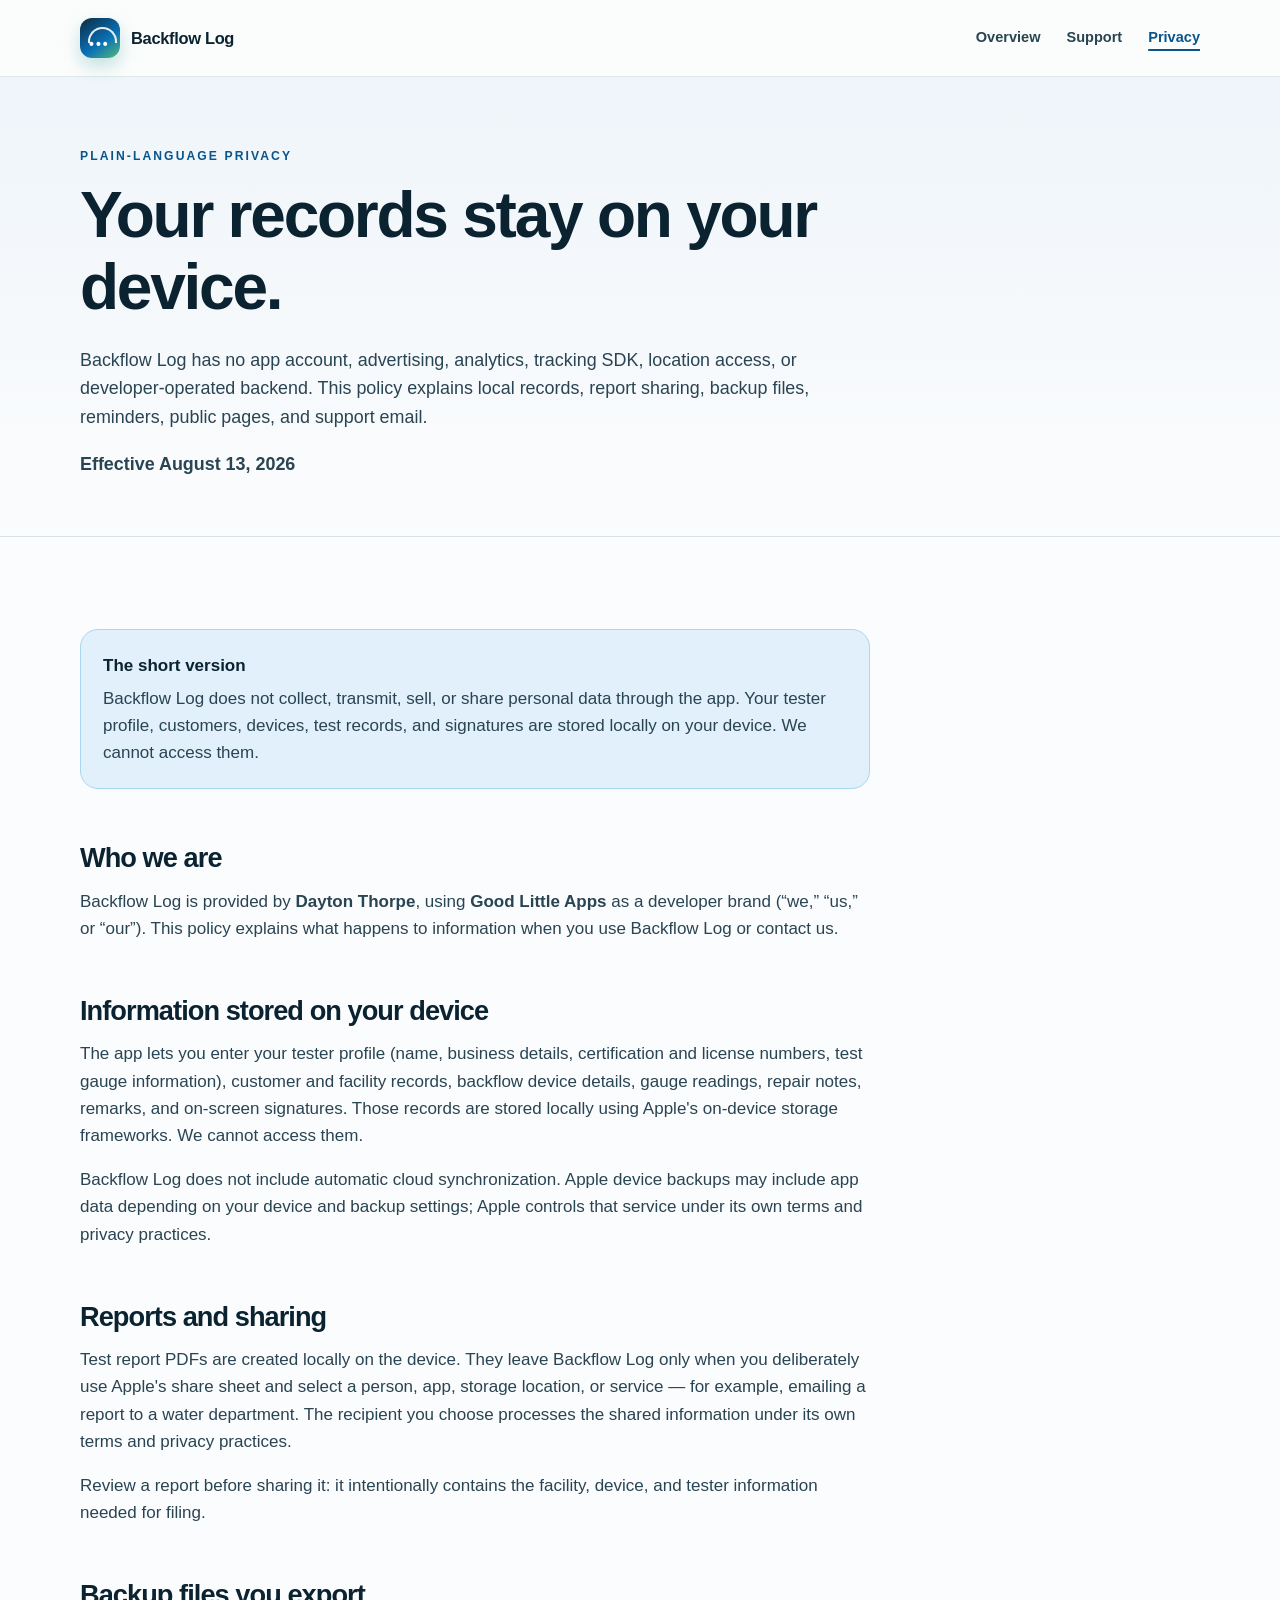
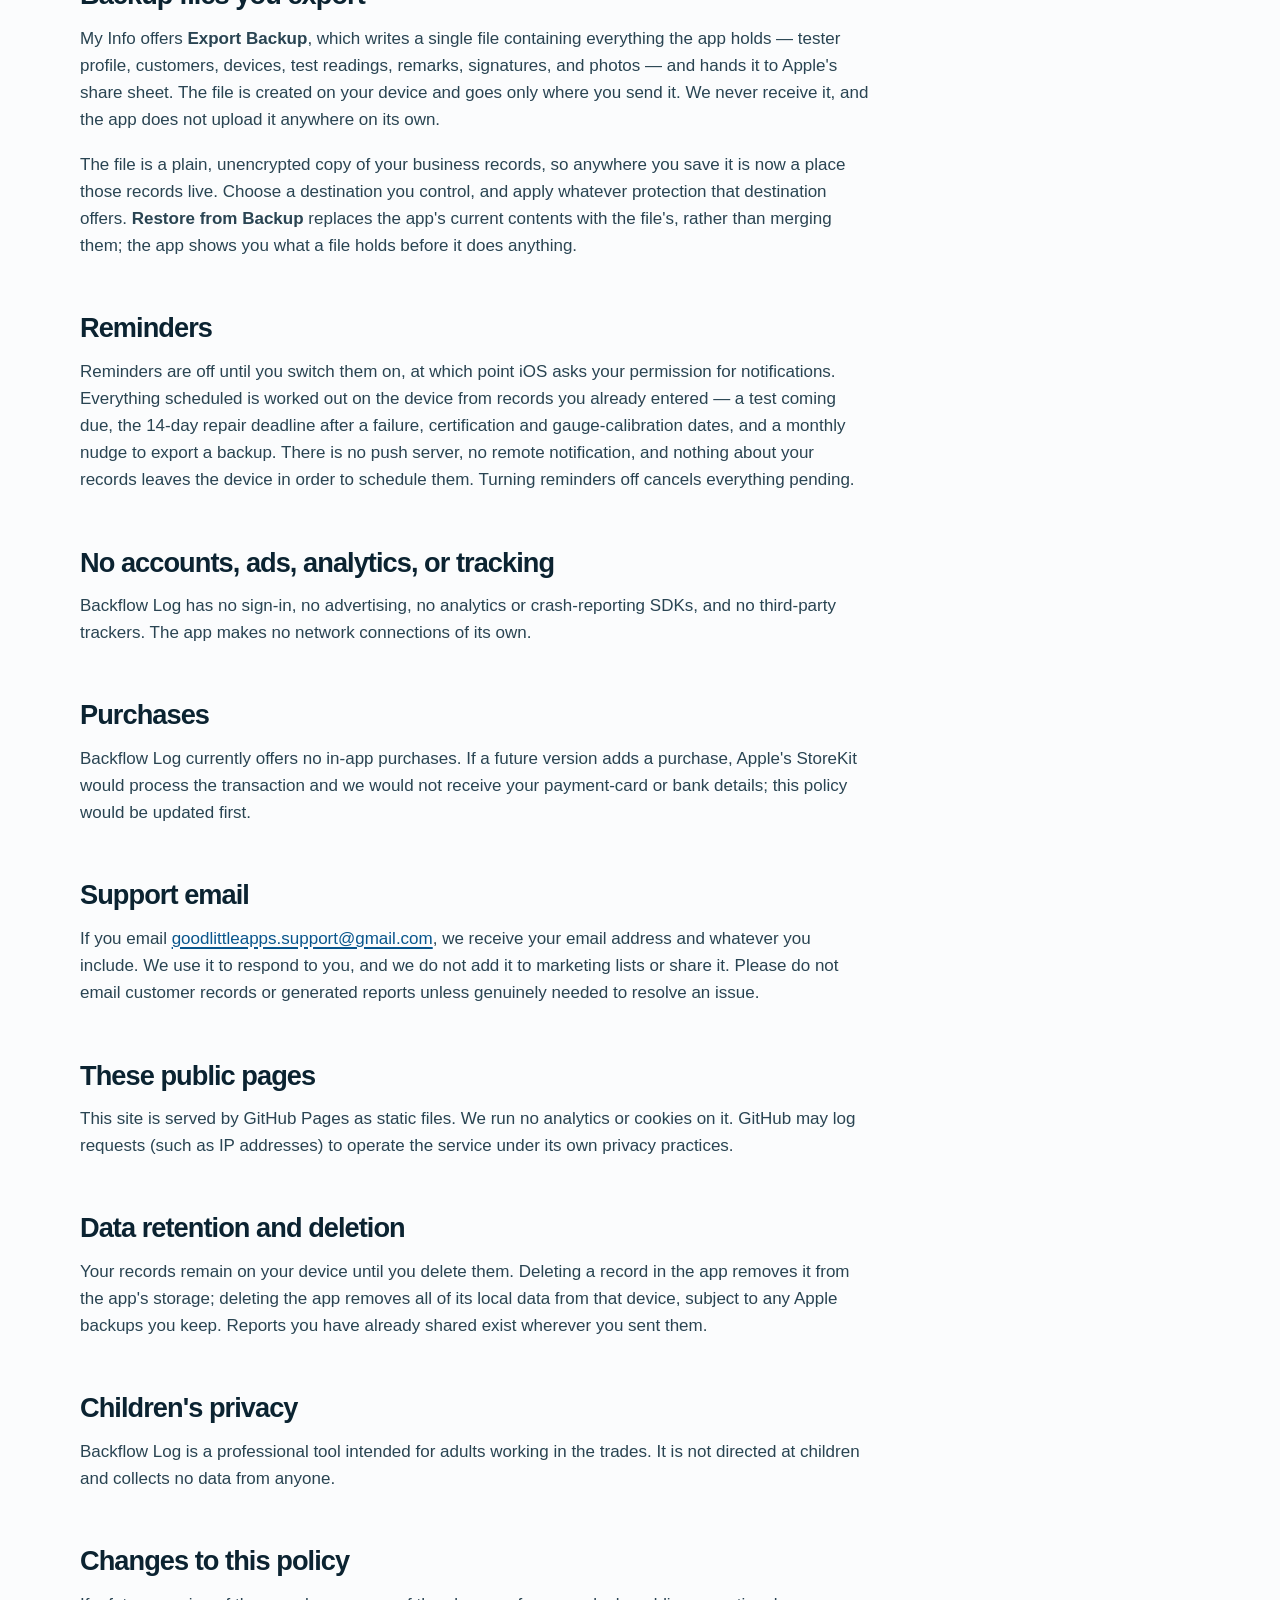
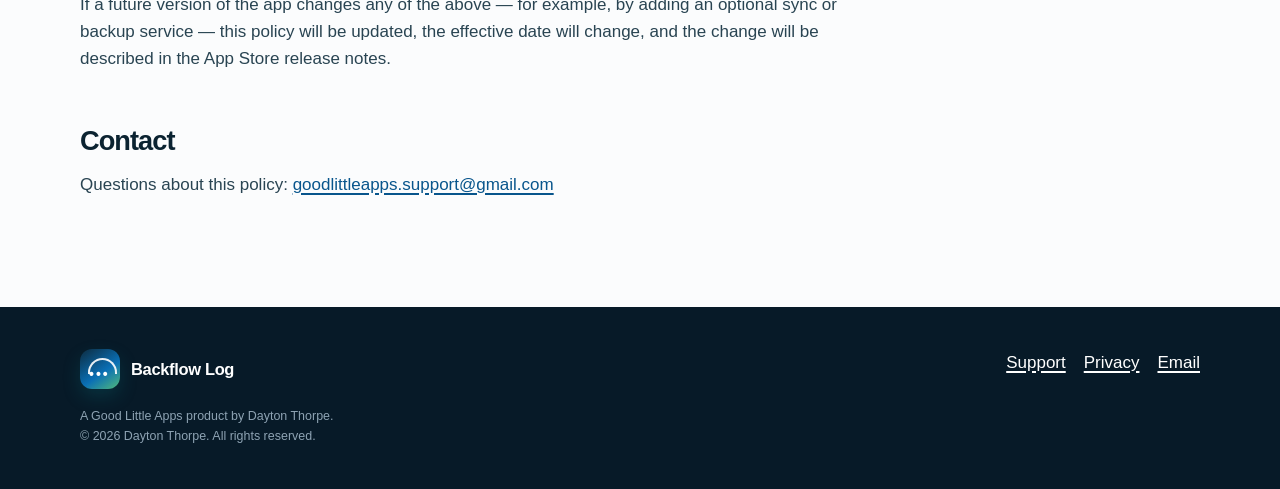
==== privacy.html @ 74d733cf "Publish the Backflow Log marketing, support, and privacy site" ====
<!doctype html>
<html lang="en">
<head>
  <meta charset="utf-8">
  <meta name="viewport" content="width=device-width, initial-scale=1">
  <meta name="description" content="Backflow Log privacy policy: on-device records, no account, no ads, no analytics, and no tracking.">
  <meta name="theme-color" content="#0b2331">
  <meta http-equiv="Content-Security-Policy" content="default-src 'self'; img-src 'self' data:; style-src 'self'; object-src 'none'; base-uri 'self'; frame-ancestors 'none'">
  <title>Privacy Policy — Backflow Log</title>
  <link rel="stylesheet" href="styles.css">
</head>
<body>
  <a class="skip-link" href="#main">Skip to content</a>
  <header class="site-header">
    <nav class="nav shell" aria-label="Primary">
      <a class="brand" href="index.html" aria-label="Backflow Log home">
        <span class="brand-symbol" aria-hidden="true"></span>
        <span>Backflow Log</span>
      </a>
      <div class="nav-links">
        <a href="index.html">Overview</a>
        <a href="support.html">Support</a>
        <a href="privacy.html" aria-current="page">Privacy</a>
      </div>
    </nav>
  </header>

  <main id="main">
    <section class="page-hero">
      <div class="shell">
        <p class="eyebrow">Plain-language privacy</p>
        <h1>Your records stay on your device.</h1>
        <p>Backflow Log has no app account, advertising, analytics, tracking SDK, location access, or developer-operated backend. This policy explains local records, report sharing, backup files, reminders, public pages, and support email.</p>
        <p class="microcopy"><strong>Effective August 13, 2026</strong></p>
      </div>
    </section>

    <section class="section">
      <div class="shell content-layout">
        <article class="prose">
          <div class="callout">
            <strong>The short version</strong>
            <p>Backflow Log does not collect, transmit, sell, or share personal data through the app. Your tester profile, customers, devices, test records, and signatures are stored locally on your device. We cannot access them.</p>
          </div>

          <h2 id="who-we-are">Who we are</h2>
          <p>Backflow Log is provided by <strong>Dayton Thorpe</strong>, using <strong>Good Little Apps</strong> as a developer brand (&ldquo;we,&rdquo; &ldquo;us,&rdquo; or &ldquo;our&rdquo;). This policy explains what happens to information when you use Backflow Log or contact us.</p>

          <h2 id="on-device">Information stored on your device</h2>
          <p>The app lets you enter your tester profile (name, business details, certification and license numbers, test gauge information), customer and facility records, backflow device details, gauge readings, repair notes, remarks, and on-screen signatures. Those records are stored locally using Apple's on-device storage frameworks. We cannot access them.</p>
          <p>Backflow Log does not include automatic cloud synchronization. Apple device backups may include app data depending on your device and backup settings; Apple controls that service under its own terms and privacy practices.</p>

          <h2 id="reports">Reports and sharing</h2>
          <p>Test report PDFs are created locally on the device. They leave Backflow Log only when you deliberately use Apple's share sheet and select a person, app, storage location, or service — for example, emailing a report to a water department. The recipient you choose processes the shared information under its own terms and privacy practices.</p>
          <p>Review a report before sharing it: it intentionally contains the facility, device, and tester information needed for filing.</p>

          <h2 id="backups">Backup files you export</h2>
          <p>My&nbsp;Info offers <strong>Export Backup</strong>, which writes a single file containing everything the app holds — tester profile, customers, devices, test readings, remarks, signatures, and photos — and hands it to Apple's share sheet. The file is created on your device and goes only where you send it. We never receive it, and the app does not upload it anywhere on its own.</p>
          <p>The file is a plain, unencrypted copy of your business records, so anywhere you save it is now a place those records live. Choose a destination you control, and apply whatever protection that destination offers. <strong>Restore from Backup</strong> replaces the app's current contents with the file's, rather than merging them; the app shows you what a file holds before it does anything.</p>

          <h2 id="reminders">Reminders</h2>
          <p>Reminders are off until you switch them on, at which point iOS asks your permission for notifications. Everything scheduled is worked out on the device from records you already entered — a test coming due, the 14-day repair deadline after a failure, certification and gauge-calibration dates, and a monthly nudge to export a backup. There is no push server, no remote notification, and nothing about your records leaves the device in order to schedule them. Turning reminders off cancels everything pending.</p>

          <h2 id="no-tracking">No accounts, ads, analytics, or tracking</h2>
          <p>Backflow Log has no sign-in, no advertising, no analytics or crash-reporting SDKs, and no third-party trackers. The app makes no network connections of its own.</p>

          <h2 id="purchases">Purchases</h2>
          <p>Backflow Log currently offers no in-app purchases. If a future version adds a purchase, Apple's StoreKit would process the transaction and we would not receive your payment-card or bank details; this policy would be updated first.</p>

          <h2 id="support">Support email</h2>
          <p>If you email <a href="mailto:goodlittleapps.support@gmail.com">goodlittleapps.support@gmail.com</a>, we receive your email address and whatever you include. We use it to respond to you, and we do not add it to marketing lists or share it. Please do not email customer records or generated reports unless genuinely needed to resolve an issue.</p>

          <h2 id="public-pages">These public pages</h2>
          <p>This site is served by GitHub Pages as static files. We run no analytics or cookies on it. GitHub may log requests (such as IP addresses) to operate the service under its own privacy practices.</p>

          <h2 id="deletion">Data retention and deletion</h2>
          <p>Your records remain on your device until you delete them. Deleting a record in the app removes it from the app's storage; deleting the app removes all of its local data from that device, subject to any Apple backups you keep. Reports you have already shared exist wherever you sent them.</p>

          <h2 id="children">Children's privacy</h2>
          <p>Backflow Log is a professional tool intended for adults working in the trades. It is not directed at children and collects no data from anyone.</p>

          <h2 id="changes">Changes to this policy</h2>
          <p>If a future version of the app changes any of the above — for example, by adding an optional sync or backup service — this policy will be updated, the effective date will change, and the change will be described in the App Store release notes.</p>

          <h2 id="contact">Contact</h2>
          <p>Questions about this policy: <a href="mailto:goodlittleapps.support@gmail.com">goodlittleapps.support@gmail.com</a></p>
        </article>
      </div>
    </section>
  </main>

  <footer class="site-footer">
    <div class="shell footer-grid">
      <div>
        <a class="brand" href="index.html">
          <span class="brand-symbol" aria-hidden="true"></span>
          <span>Backflow Log</span>
        </a>
        <p class="copyright">A Good Little Apps product by Dayton Thorpe.<br>© 2026 Dayton Thorpe. All rights reserved.</p>
      </div>
      <div class="footer-links">
        <a href="support.html">Support</a>
        <a href="privacy.html">Privacy</a>
        <a href="mailto:goodlittleapps.support@gmail.com">Email</a>
      </div>
    </div>
  </footer>
</body>
</html>
---- styles.css ----
:root {
  color-scheme: light;
  --ink: #0b2331;
  --ink-soft: #294452;
  --teal: #0a6fb5;
  --teal-dark: #08558c;
  --sky: #e1f0fa;
  --sky-strong: #a9d6f0;
  --grass: #3a9d66;
  --grass-soft: #e6f4ec;
  --amber: #d58a22;
  --paper: #fbfcfd;
  --white: #ffffff;
  --line: #d8e1e8;
  --muted: #5b6b78;
  --shadow: 0 24px 65px rgba(10, 40, 58, 0.12);
  --radius: 24px;
  --shell: 1120px;
}

* {
  box-sizing: border-box;
}

html {
  scroll-behavior: smooth;
}

body {
  margin: 0;
  color: var(--ink);
  background: var(--paper);
  font-family: -apple-system, BlinkMacSystemFont, "Segoe UI", sans-serif;
  font-size: 17px;
  line-height: 1.6;
  text-rendering: optimizeLegibility;
}

a {
  color: var(--teal-dark);
  text-decoration-thickness: 0.09em;
  text-underline-offset: 0.18em;
}

a:hover {
  color: var(--ink);
}

a:focus-visible,
button:focus-visible,
summary:focus-visible {
  outline: 3px solid var(--amber);
  outline-offset: 4px;
  border-radius: 5px;
}

img,
svg {
  display: block;
  max-width: 100%;
}

.skip-link {
  position: absolute;
  top: -80px;
  left: 16px;
  z-index: 100;
  padding: 10px 14px;
  color: var(--white);
  background: var(--ink);
  border-radius: 8px;
}

.skip-link:focus {
  top: 12px;
}

.shell {
  width: min(calc(100% - 40px), var(--shell));
  margin-inline: auto;
}

.site-header {
  position: relative;
  z-index: 20;
  border-bottom: 1px solid rgba(216, 229, 228, 0.8);
  background: rgba(251, 253, 252, 0.94);
}

.nav {
  min-height: 76px;
  display: flex;
  align-items: center;
  justify-content: space-between;
  gap: 24px;
}

.brand {
  display: inline-flex;
  align-items: center;
  gap: 11px;
  color: var(--ink);
  font-size: 1.03rem;
  font-weight: 760;
  letter-spacing: -0.02em;
  text-decoration: none;
}

.brand-symbol {
  position: relative;
  width: 40px;
  height: 40px;
  flex: 0 0 40px;
  overflow: hidden;
  border-radius: 12px;
  background: linear-gradient(145deg, #0d2c40 0%, #0a6fb5 58%, #52ba7b 100%);
  box-shadow: 0 8px 18px rgba(8, 127, 133, 0.23);
}

.brand-symbol::before {
  content: "";
  position: absolute;
  width: 25px;
  height: 14px;
  left: 8px;
  top: 9px;
  border: 2px solid rgba(255, 255, 255, 0.9);
  border-bottom: 0;
  border-radius: 26px 26px 0 0;
}

.brand-symbol::after {
  content: "•••";
  position: absolute;
  left: 9px;
  bottom: 3px;
  color: var(--white);
  font-size: 14px;
  letter-spacing: 2px;
}

.nav-links {
  display: flex;
  align-items: center;
  gap: 26px;
  font-size: 0.91rem;
  font-weight: 650;
}

.nav-links a {
  color: var(--ink-soft);
  text-decoration: none;
}

.nav-links a[aria-current="page"] {
  color: var(--teal-dark);
  text-decoration: underline;
  text-decoration-thickness: 2px;
  text-underline-offset: 7px;
}

.hero {
  position: relative;
  overflow: hidden;
  padding: 92px 0 88px;
  background:
    radial-gradient(circle at 82% 20%, rgba(167, 229, 226, 0.68), transparent 27%),
    radial-gradient(circle at 8% 88%, rgba(228, 245, 235, 0.9), transparent 31%),
    linear-gradient(180deg, #f7fafc 0%, #eef4f8 100%);
}

.hero::after {
  content: "";
  position: absolute;
  width: 540px;
  height: 540px;
  right: -300px;
  bottom: -390px;
  border: 1px solid rgba(8, 127, 133, 0.18);
  border-radius: 50%;
  box-shadow: 0 0 0 55px rgba(8, 127, 133, 0.035), 0 0 0 110px rgba(8, 127, 133, 0.025);
}

.hero-grid {
  position: relative;
  z-index: 1;
  display: grid;
  grid-template-columns: minmax(0, 1.04fr) minmax(320px, 0.74fr);
  gap: clamp(46px, 7vw, 92px);
  align-items: center;
}

.eyebrow {
  margin: 0 0 14px;
  color: var(--teal-dark);
  font-size: 0.76rem;
  font-weight: 800;
  letter-spacing: 0.17em;
  text-transform: uppercase;
}

h1,
h2,
h3 {
  margin-top: 0;
  line-height: 1.12;
  letter-spacing: -0.035em;
}

h1 {
  max-width: 760px;
  margin-bottom: 22px;
  font-size: clamp(2.7rem, 5.6vw, 5.05rem);
}

h2 {
  margin-bottom: 18px;
  font-size: clamp(2rem, 3.8vw, 3.35rem);
}

h3 {
  margin-bottom: 9px;
  font-size: 1.28rem;
}

p {
  margin-top: 0;
}

.hero-lede {
  max-width: 660px;
  margin-bottom: 28px;
  color: var(--ink-soft);
  font-size: clamp(1.08rem, 1.6vw, 1.28rem);
}

.actions {
  display: flex;
  flex-wrap: wrap;
  align-items: center;
  gap: 12px;
}

.button {
  display: inline-flex;
  min-height: 48px;
  align-items: center;
  justify-content: center;
  padding: 11px 18px;
  border: 2px solid var(--teal-dark);
  border-radius: 999px;
  color: var(--white);
  background: var(--teal-dark);
  font-weight: 750;
  text-decoration: none;
}

.button:hover {
  color: var(--white);
  background: var(--ink);
  border-color: var(--ink);
}

.button.secondary {
  color: var(--ink);
  background: transparent;
  border-color: var(--line);
}

.button.secondary:hover {
  color: var(--teal-dark);
  background: var(--white);
  border-color: var(--sky-strong);
}

.microcopy {
  margin: 16px 0 0;
  color: var(--muted);
  font-size: 0.83rem;
}

.score-card {
  position: relative;
  padding: 28px;
  overflow: hidden;
  color: var(--white);
  background: linear-gradient(155deg, #0b2331 0%, #0b3f63 100%);
  border: 1px solid rgba(255, 255, 255, 0.12);
  border-radius: 32px;
  box-shadow: var(--shadow);
}

.score-card::after {
  content: "";
  position: absolute;
  width: 220px;
  height: 220px;
  right: -90px;
  bottom: -120px;
  border: 28px solid rgba(167, 229, 226, 0.11);
  border-radius: 50%;
}

.score-label {
  color: var(--sky-strong);
  font-size: 0.72rem;
  font-weight: 800;
  letter-spacing: 0.14em;
  text-transform: uppercase;
}

.score-row {
  display: flex;
  align-items: center;
  gap: 22px;
  margin: 20px 0 26px;
}

.gauge {
  width: 136px;
  height: 136px;
  display: grid;
  flex: 0 0 auto;
  place-items: center;
  border-radius: 50%;
  background: conic-gradient(var(--grass) 0 76%, rgba(255, 255, 255, 0.14) 76% 100%);
}

.gauge-inner {
  width: 106px;
  height: 106px;
  display: grid;
  place-items: center;
  border-radius: 50%;
  background: #0b3552;
  font-size: 2rem;
  font-weight: 800;
  letter-spacing: -0.04em;
}

.score-copy strong {
  display: block;
  margin-bottom: 5px;
  color: var(--white);
  font-size: 1.15rem;
}

.score-copy span {
  color: #c9def0;
  font-size: 0.9rem;
}

.metric-grid {
  position: relative;
  z-index: 1;
  display: grid;
  grid-template-columns: repeat(2, minmax(0, 1fr));
  gap: 10px;
}

.metric {
  padding: 13px;
  background: rgba(255, 255, 255, 0.08);
  border: 1px solid rgba(255, 255, 255, 0.09);
  border-radius: 15px;
}

.metric small,
.metric strong {
  display: block;
}

.metric small {
  color: #b5cfe2;
  font-size: 0.72rem;
}

.metric strong {
  margin-top: 2px;
  font-size: 1.05rem;
}

.trust-strip {
  border-top: 1px solid var(--line);
  border-bottom: 1px solid var(--line);
  background: var(--white);
}

.trust-grid {
  display: grid;
  grid-template-columns: repeat(3, 1fr);
}

.trust-item {
  padding: 22px 20px;
  text-align: center;
  font-size: 0.9rem;
  font-weight: 720;
}

.trust-item + .trust-item {
  border-left: 1px solid var(--line);
}

.section {
  padding: 92px 0;
}

.section.tint {
  background: #ecf3f8;
}

.section.dark {
  color: var(--white);
  background: var(--ink);
}

.section-heading {
  max-width: 720px;
  margin-bottom: 42px;
}

.section-heading p:not(.eyebrow),
.lede {
  color: var(--muted);
  font-size: 1.06rem;
}

.dark .section-heading p,
.dark .lede {
  color: #c3d7e6;
}

.card-grid {
  display: grid;
  grid-template-columns: repeat(3, minmax(0, 1fr));
  gap: 18px;
}

.info-card {
  padding: 25px;
  background: var(--white);
  border: 1px solid var(--line);
  border-radius: var(--radius);
  box-shadow: 0 12px 32px rgba(10, 40, 58, 0.055);
}

.step-number {
  width: 40px;
  height: 40px;
  display: grid;
  margin-bottom: 22px;
  place-items: center;
  color: var(--white);
  background: var(--teal);
  border-radius: 13px;
  font-weight: 800;
}

.info-card p {
  margin-bottom: 0;
  color: var(--muted);
}

.split {
  display: grid;
  grid-template-columns: minmax(0, 0.92fr) minmax(300px, 0.78fr);
  gap: clamp(42px, 8vw, 108px);
  align-items: center;
}

.feature-list {
  display: grid;
  gap: 13px;
  margin: 26px 0 0;
  padding: 0;
  list-style: none;
}

.feature-list li {
  position: relative;
  padding-left: 32px;
  color: var(--ink-soft);
}

.feature-list li::before {
  content: "✓";
  position: absolute;
  left: 0;
  width: 22px;
  height: 22px;
  display: grid;
  place-items: center;
  color: var(--teal-dark);
  background: var(--sky);
  border-radius: 50%;
  font-size: 0.75rem;
  font-weight: 900;
}

.diagnostic-card {
  padding: 30px;
  color: var(--ink);
  background: var(--white);
  border-radius: 30px;
  box-shadow: var(--shadow);
}

.diagnostic-rule {
  display: flex;
  align-items: center;
  gap: 14px;
  margin: 22px 0;
}

.diagnostic-rule span {
  width: 46px;
  height: 46px;
  display: grid;
  flex: 0 0 auto;
  place-items: center;
  color: var(--white);
  background: var(--teal);
  border-radius: 15px;
  font-weight: 900;
}

.diagnostic-rule p {
  margin: 0;
  color: var(--ink-soft);
}

.privacy-grid,
.price-grid {
  display: grid;
  grid-template-columns: repeat(2, minmax(0, 1fr));
  gap: 18px;
}

.dark-card {
  padding: 25px;
  background: rgba(255, 255, 255, 0.07);
  border: 1px solid rgba(255, 255, 255, 0.12);
  border-radius: var(--radius);
}

.dark-card p {
  margin-bottom: 0;
  color: #c3d7e6;
}

.price-card {
  padding: 30px;
  background: var(--white);
  border: 1px solid var(--line);
  border-radius: 28px;
}

.price-card.featured {
  border: 2px solid var(--teal);
  box-shadow: var(--shadow);
}

.price {
  display: block;
  margin: 14px 0 4px;
  font-size: 2.25rem;
  font-weight: 820;
  letter-spacing: -0.05em;
}

.price-note {
  color: var(--muted);
  font-size: 0.82rem;
}

.fine-print {
  margin-top: 28px;
  color: var(--muted);
  font-size: 0.82rem;
}

.space-top {
  margin-top: 24px;
}

.page-hero {
  padding: 70px 0 58px;
  background: linear-gradient(180deg, #eff5fa, #fbfcfd);
  border-bottom: 1px solid var(--line);
}

.page-hero h1 {
  max-width: 850px;
  font-size: clamp(2.55rem, 5vw, 4.5rem);
}

.page-hero p:not(.eyebrow) {
  max-width: 760px;
  color: var(--ink-soft);
  font-size: 1.12rem;
}

.content-layout {
  display: grid;
  grid-template-columns: minmax(0, 1fr) 260px;
  gap: 68px;
  align-items: start;
}

.prose {
  max-width: 790px;
}

.prose h2 {
  margin-top: 54px;
  margin-bottom: 14px;
  font-size: 1.7rem;
}

.prose h2:first-child {
  margin-top: 0;
}

.prose p,
.prose li {
  color: var(--ink-soft);
}

.prose li + li {
  margin-top: 8px;
}

.callout {
  padding: 22px;
  background: var(--sky);
  border: 1px solid var(--sky-strong);
  border-radius: 18px;
}

.callout strong {
  display: block;
  margin-bottom: 5px;
}

.callout p:last-child {
  margin-bottom: 0;
}

.toc {
  position: sticky;
  top: 24px;
  padding: 20px;
  background: var(--white);
  border: 1px solid var(--line);
  border-radius: 18px;
}

.toc strong {
  display: block;
  margin-bottom: 10px;
  font-size: 0.84rem;
  letter-spacing: 0.08em;
  text-transform: uppercase;
}

.toc a {
  display: block;
  padding: 5px 0;
  color: var(--ink-soft);
  font-size: 0.86rem;
  text-decoration: none;
}

.support-grid {
  display: grid;
  grid-template-columns: repeat(2, minmax(0, 1fr));
  gap: 18px;
}

.support-card {
  padding: 24px;
  background: var(--white);
  border: 1px solid var(--line);
  border-radius: 20px;
}

.support-card p:last-child {
  margin-bottom: 0;
}

.faq-list {
  border-top: 1px solid var(--line);
}

details {
  border-bottom: 1px solid var(--line);
}

summary {
  padding: 20px 34px 20px 0;
  cursor: pointer;
  color: var(--ink);
  font-weight: 740;
}

details p,
details ul {
  max-width: 820px;
  padding-right: 30px;
  color: var(--ink-soft);
}

.site-footer {
  padding: 42px 0;
  color: #c3d7e6;
  background: #071a28;
}

.footer-grid {
  display: grid;
  grid-template-columns: 1fr auto;
  gap: 24px;
  align-items: start;
}

.footer-links {
  display: flex;
  flex-wrap: wrap;
  justify-content: flex-end;
  gap: 18px;
}

.site-footer a {
  color: var(--white);
}

.copyright {
  margin: 10px 0 0;
  color: #8ea3b3;
  font-size: 0.78rem;
}

@media (max-width: 820px) {
  .hero-grid,
  .split,
  .content-layout {
    grid-template-columns: 1fr;
  }

  .card-grid {
    grid-template-columns: 1fr;
  }

  .content-layout {
    gap: 34px;
  }

  .toc {
    position: static;
    order: -1;
  }
}

@media (max-width: 650px) {
  body {
    font-size: 16px;
  }

  .shell {
    width: min(calc(100% - 28px), var(--shell));
  }

  .nav {
    min-height: auto;
    padding: 14px 0;
    align-items: flex-start;
    flex-direction: column;
    gap: 12px;
  }

  .nav-links {
    width: 100%;
    gap: 18px;
    overflow-x: auto;
    padding-bottom: 3px;
  }

  .hero {
    padding: 62px 0;
  }

  h1 {
    font-size: clamp(2.45rem, 13vw, 3.55rem);
  }

  .score-card {
    padding: 22px;
    border-radius: 25px;
  }

  .score-row {
    gap: 16px;
  }

  .gauge {
    width: 114px;
    height: 114px;
  }

  .gauge-inner {
    width: 88px;
    height: 88px;
    font-size: 1.65rem;
  }

  .trust-grid,
  .privacy-grid,
  .price-grid,
  .support-grid,
  .footer-grid {
    grid-template-columns: 1fr;
  }

  .trust-item + .trust-item {
    border-left: 0;
    border-top: 1px solid var(--line);
  }

  .section {
    padding: 68px 0;
  }

  .footer-links {
    justify-content: flex-start;
  }
}

@media (prefers-reduced-motion: reduce) {
  html {
    scroll-behavior: auto;
  }
}

@media print {
  .site-header,
  .site-footer,
  .actions,
  .toc {
    display: none;
  }

  body {
    color: #000;
    background: #fff;
    font-size: 11pt;
  }

  .section,
  .page-hero {
    padding: 24px 0;
  }

  a {
    color: #000;
  }
}
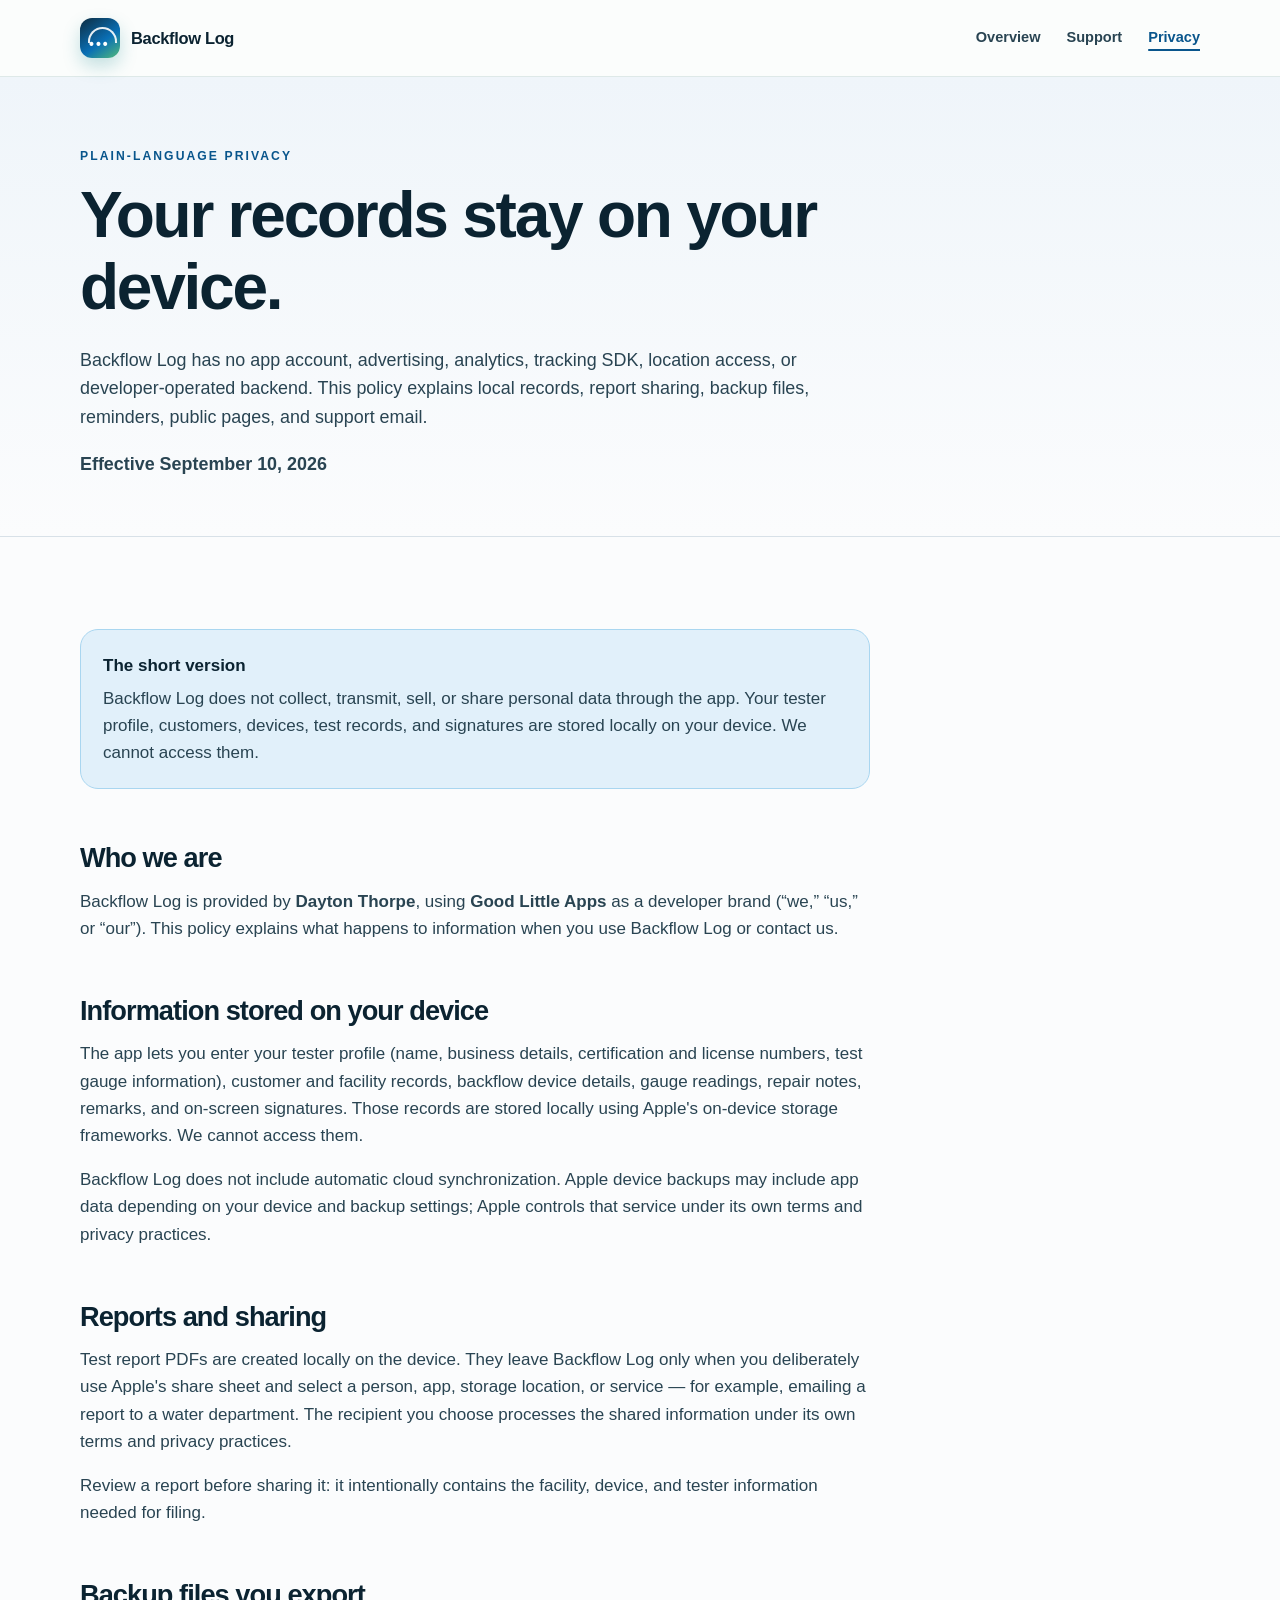
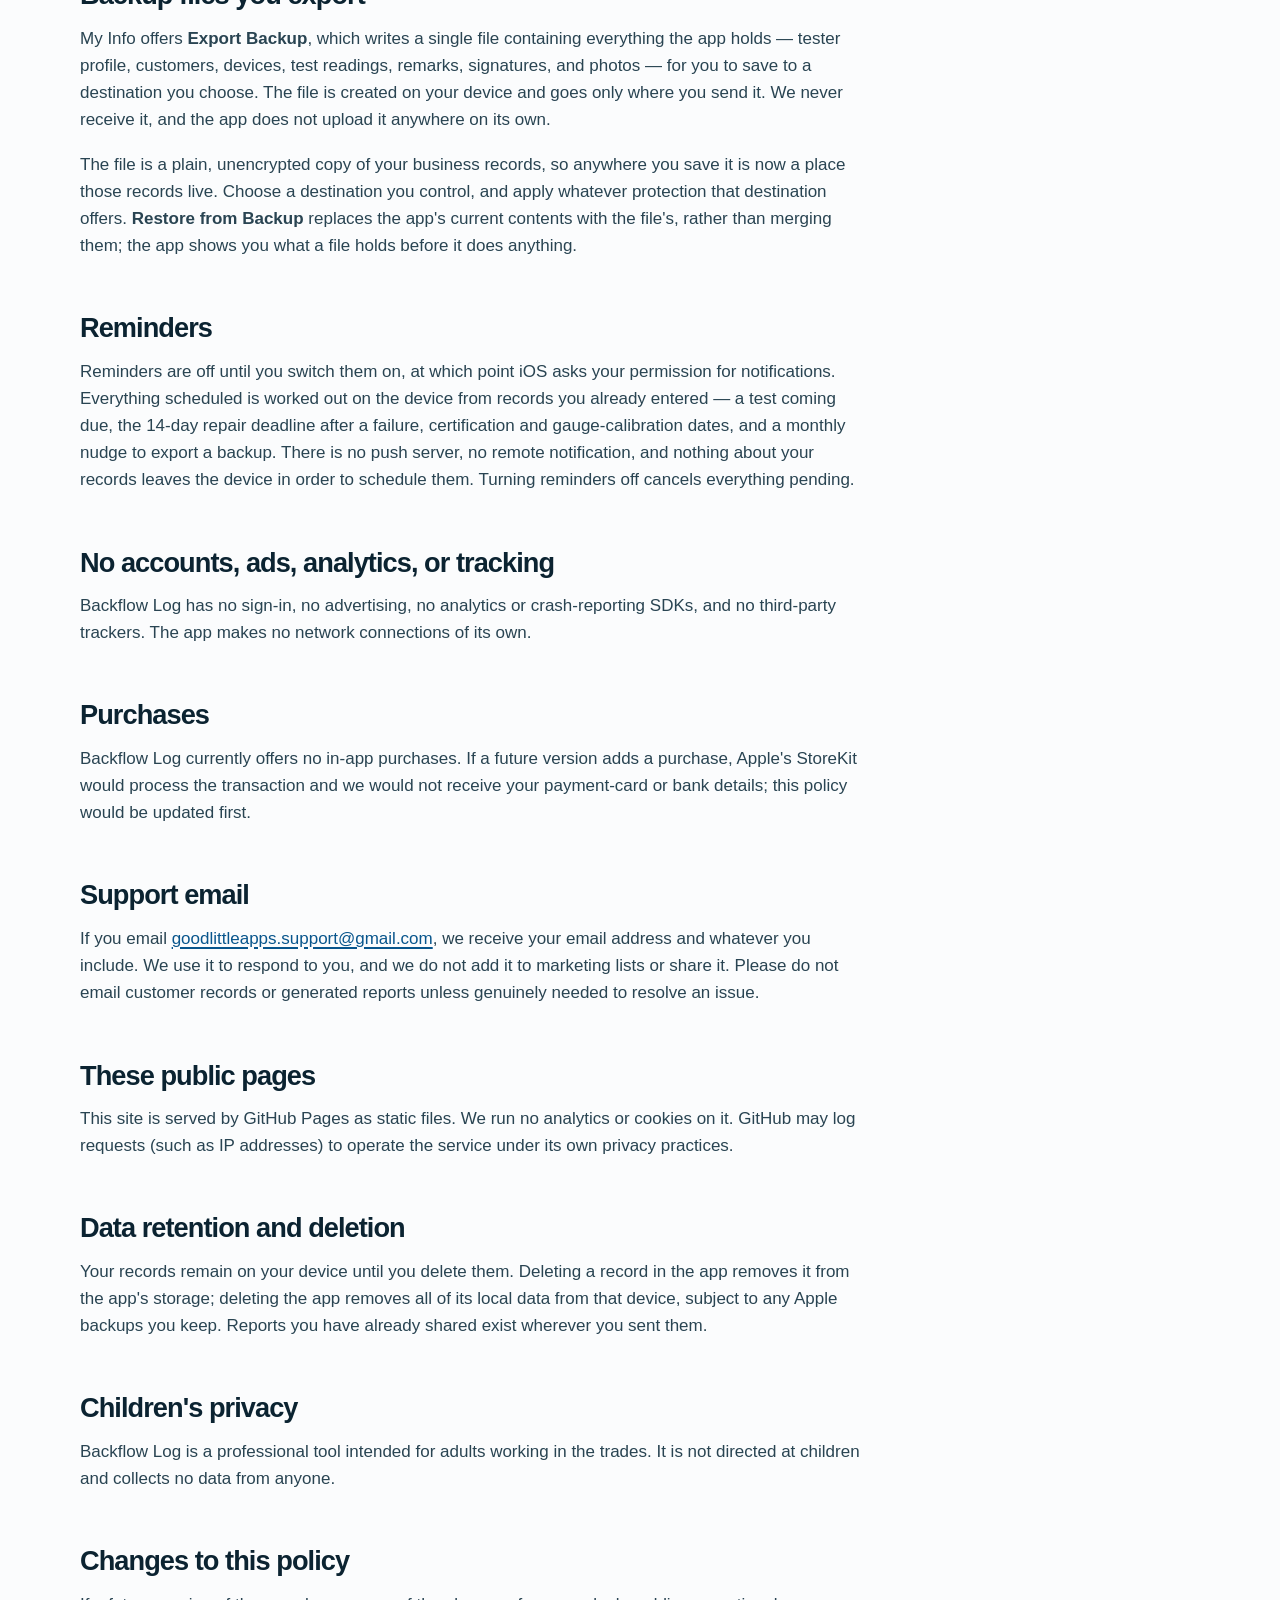
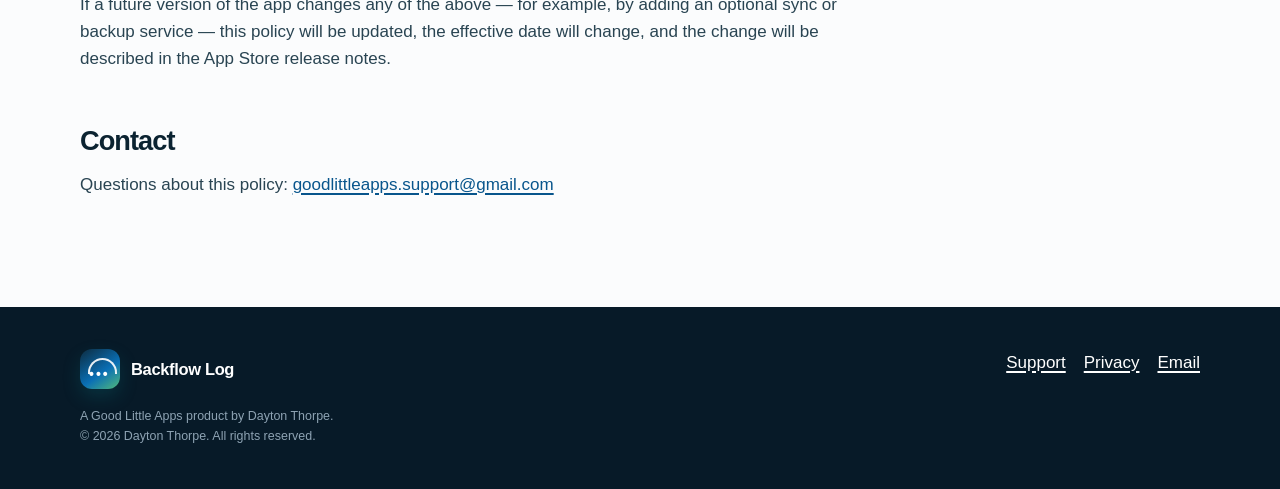
==== commit cc7ceaf6: "Correct launch status, report scope, and backup guidance" ====
--- a/privacy.html
+++ b/privacy.html
@@ -5,7 +5,7 @@
   <meta name="viewport" content="width=device-width, initial-scale=1">
   <meta name="description" content="Backflow Log privacy policy: on-device records, no account, no ads, no analytics, and no tracking.">
   <meta name="theme-color" content="#0b2331">
-  <meta http-equiv="Content-Security-Policy" content="default-src 'self'; img-src 'self' data:; style-src 'self'; object-src 'none'; base-uri 'self'; frame-ancestors 'none'">
+  <meta http-equiv="Content-Security-Policy" content="default-src 'self'; img-src 'self' data:; style-src 'self'; object-src 'none'; base-uri 'self'">
   <title>Privacy Policy — Backflow Log</title>
   <link rel="stylesheet" href="styles.css">
 </head>
@@ -31,7 +31,7 @@
         <p class="eyebrow">Plain-language privacy</p>
         <h1>Your records stay on your device.</h1>
         <p>Backflow Log has no app account, advertising, analytics, tracking SDK, location access, or developer-operated backend. This policy explains local records, report sharing, backup files, reminders, public pages, and support email.</p>
-        <p class="microcopy"><strong>Effective August 13, 2026</strong></p>
+        <p class="microcopy"><strong>Effective September 10, 2026</strong></p>
       </div>
     </section>
 
@@ -55,7 +55,7 @@
           <p>Review a report before sharing it: it intentionally contains the facility, device, and tester information needed for filing.</p>
 
           <h2 id="backups">Backup files you export</h2>
-          <p>My&nbsp;Info offers <strong>Export Backup</strong>, which writes a single file containing everything the app holds — tester profile, customers, devices, test readings, remarks, signatures, and photos — and hands it to Apple's share sheet. The file is created on your device and goes only where you send it. We never receive it, and the app does not upload it anywhere on its own.</p>
+          <p>My&nbsp;Info offers <strong>Export Backup</strong>, which writes a single file containing everything the app holds — tester profile, customers, devices, test readings, remarks, signatures, and photos — for you to save to a destination you choose. The file is created on your device and goes only where you send it. We never receive it, and the app does not upload it anywhere on its own.</p>
           <p>The file is a plain, unencrypted copy of your business records, so anywhere you save it is now a place those records live. Choose a destination you control, and apply whatever protection that destination offers. <strong>Restore from Backup</strong> replaces the app's current contents with the file's, rather than merging them; the app shows you what a file holds before it does anything.</p>
 
           <h2 id="reminders">Reminders</h2>
--- a/styles.css
+++ b/styles.css
@@ -865,3 +865,12 @@
     color: #000;
   }
 }
+
+/* Long support addresses must remain readable on narrow screens and at
+   increased text sizes. Keep all navigation links visible. */
+p, .metric, .score-copy { overflow-wrap: anywhere; }
+.nav-links { flex-wrap: wrap; }
+.content-layout { grid-template-columns: minmax(0, 790px); }
+@media (max-width: 380px) {
+  .score-row { flex-direction: column; align-items: flex-start; }
+}
